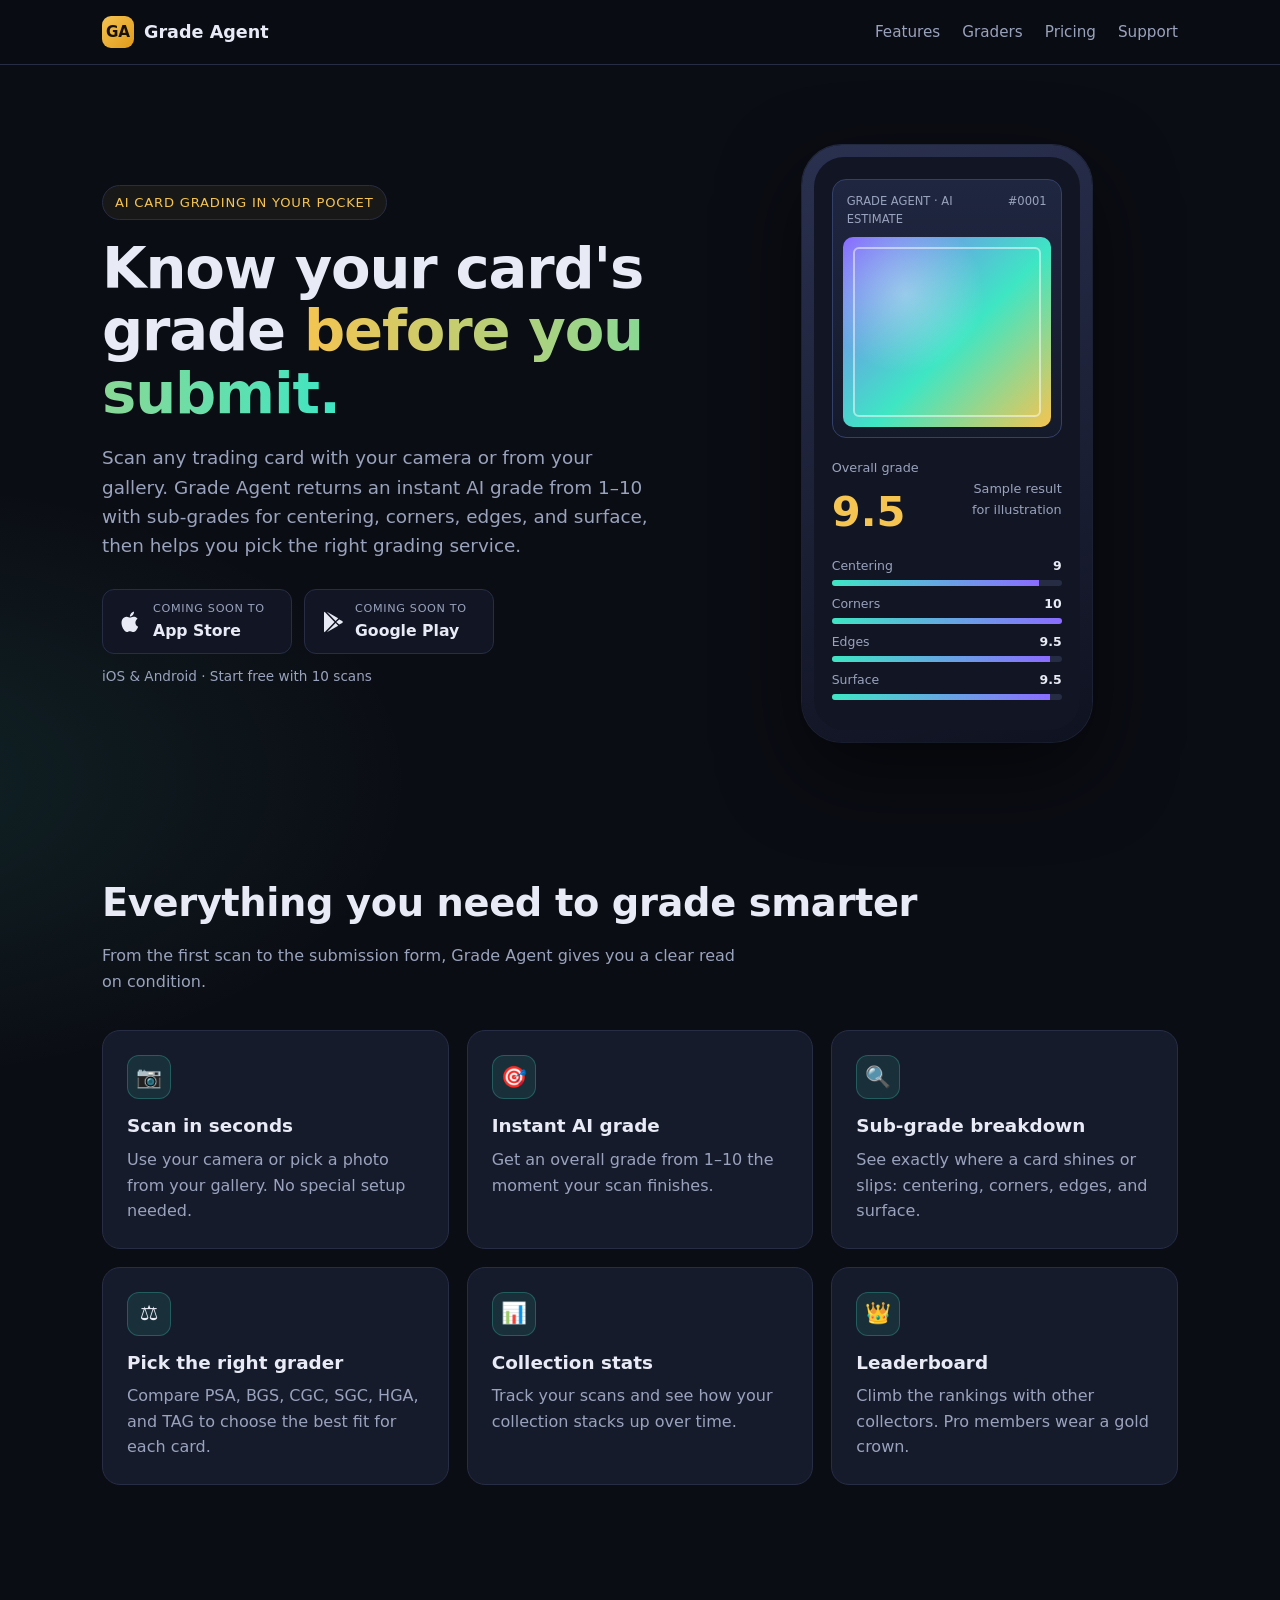
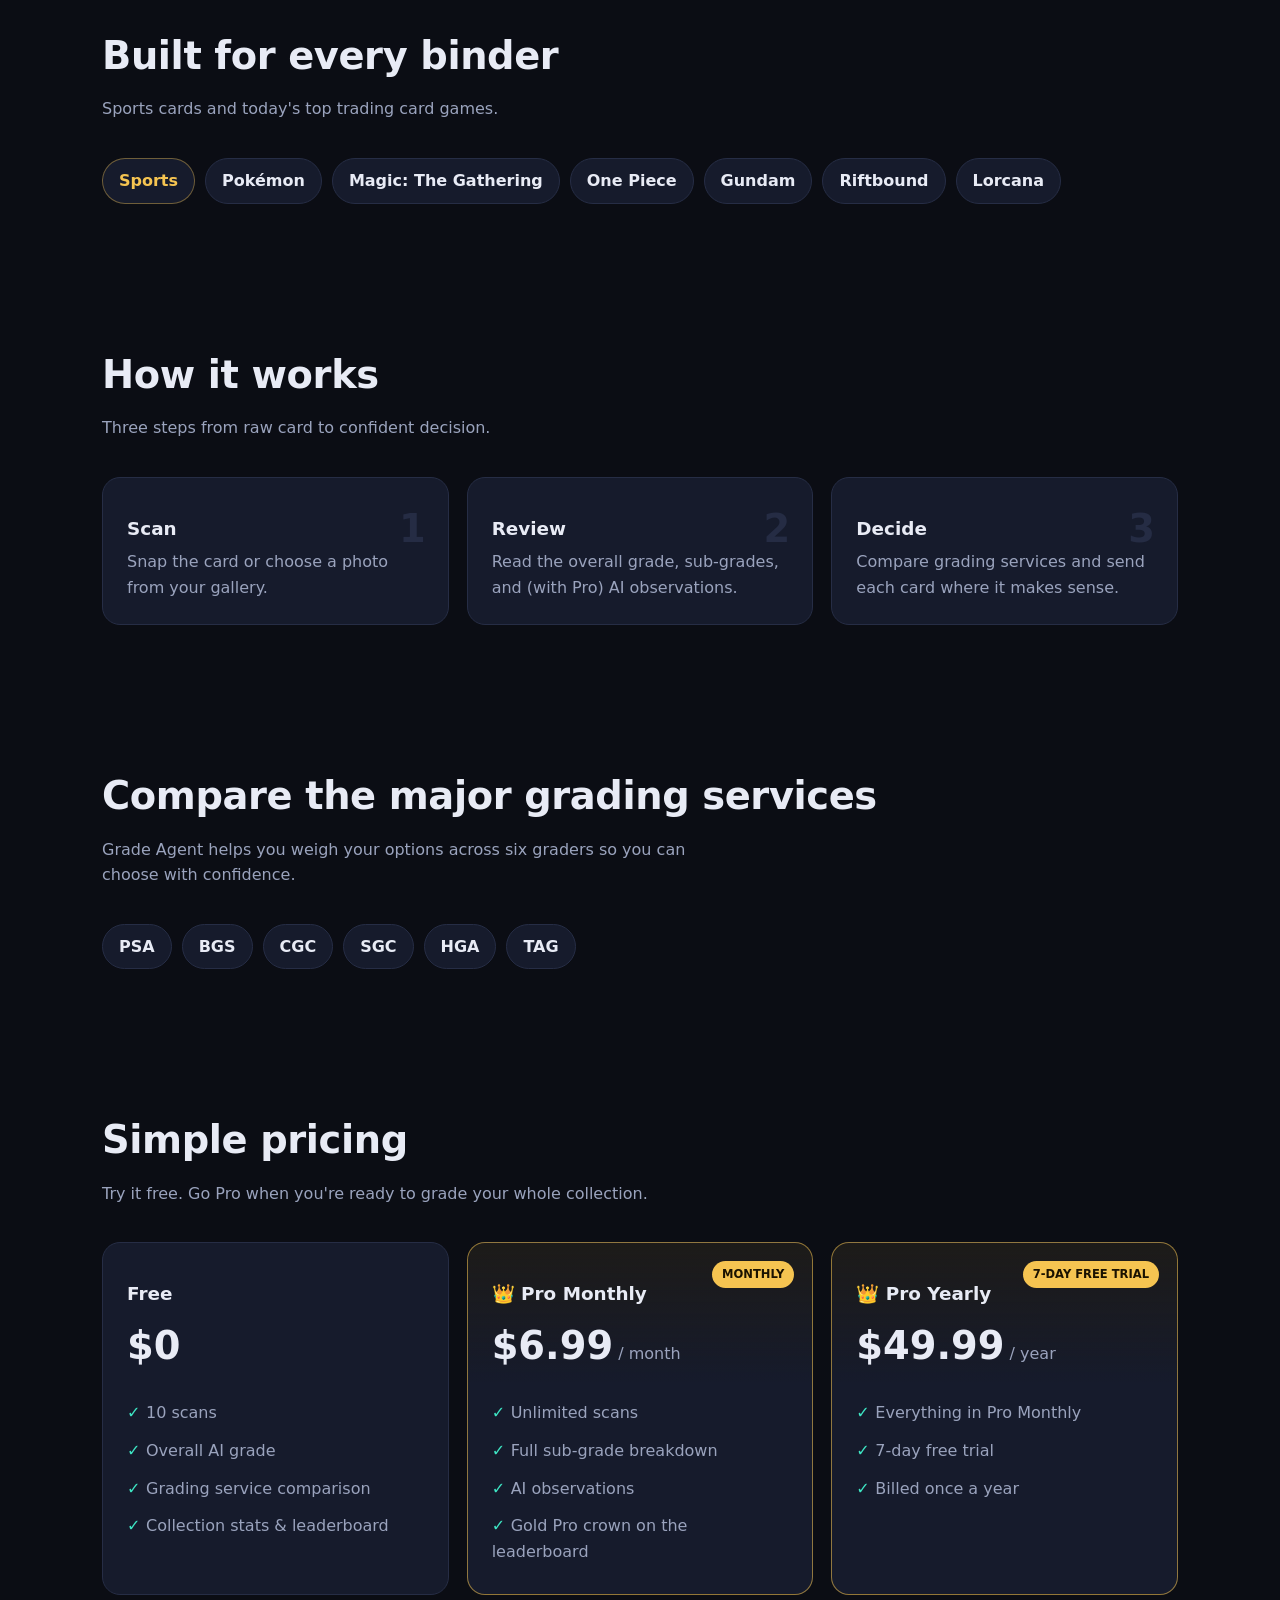
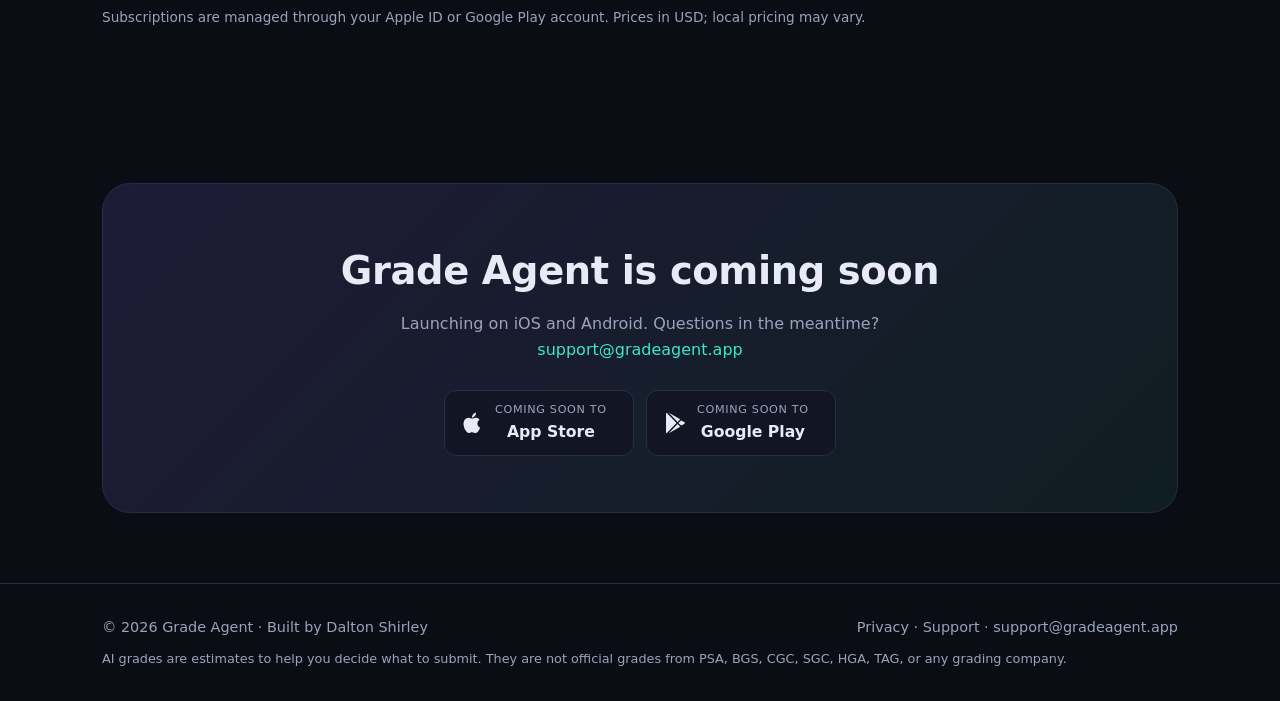
==== index.html @ ace8f170 "Grade Agent static site" ====
<!doctype html><html lang="en"><head><meta charset="utf-8"><meta name="viewport" content="width=device-width,initial-scale=1"><title>Grade Agent: AI Trading Card Grading</title><meta name="description" content="Scan any trading card and get an instant AI grade with centering, corners, edges, and surface sub-grades. Compare PSA, BGS, CGC, SGC, HGA, and TAG."><link rel="stylesheet" href="assets/styles.css"></head><body>
<header class="nav"><div class="wrap"><a class="brand" href="./"><span class="logo">GA</span>Grade Agent</a><ul><li><a href="#features">Features</a></li><li><a href="#graders">Graders</a></li><li><a href="#pricing">Pricing</a></li><li><a href="support/">Support</a></li></ul></div></header>
<main class="wrap">
<div class="hero"><div><span class="eyebrow">AI card grading in your pocket</span>
<h1>Know your card's grade <span class="grad">before you submit.</span></h1>
<p class="lead">Scan any trading card with your camera or from your gallery. Grade Agent returns an instant AI grade from 1–10 with sub-grades for centering, corners, edges, and surface, then helps you pick the right grading service.</p>
<div class="badges"><div class="badge"><svg viewBox="0 0 24 24"><path d="M16.4 12.6c0-2.6 2.1-3.8 2.2-3.9-1.2-1.8-3.1-2-3.7-2-1.6-.2-3.1.9-3.9.9-.8 0-2-.9-3.4-.9-1.7 0-3.3 1-4.2 2.6-1.8 3.1-.5 7.7 1.3 10.2.9 1.2 1.9 2.6 3.2 2.6 1.3-.1 1.8-.8 3.3-.8 1.6 0 2 .8 3.4.8 1.4 0 2.3-1.3 3.1-2.5 1-1.4 1.4-2.8 1.4-2.9-.1 0-2.7-1-2.7-4.1zM13.9 5c.7-.9 1.2-2 1.1-3.2-1 0-2.3.7-3 1.6-.7.8-1.2 2-1.1 3.1 1.1.1 2.3-.6 3-1.5z"/></svg><div><small>Coming soon to</small><b>App Store</b></div></div><div class="badge"><svg viewBox="0 0 24 24"><path d="M3.6 1.8 13.5 12l-9.9 10.2c-.4-.2-.6-.7-.6-1.2V3c0-.5.2-1 .6-1.2zm11 11.3 2.6 2.6-11.4 6.5 8.8-9.1zm3.6-3.7 3 1.7c.8.5.8 1.3 0 1.8l-3 1.7-2.9-2.6 2.9-2.6zM5.8 1.8l11.4 6.5-2.6 2.6-8.8-9.1z"/></svg><div><small>Coming soon to</small><b>Google Play</b></div></div></div><p class="note">iOS &amp; Android · Start free with 10 scans</p></div>
<div class="phone"><div class="screen"><div class="slab"><div class="lbl"><span>GRADE AGENT · AI ESTIMATE</span><span>#0001</span></div><div class="cardart"></div></div>
<div class="score"><div><span>Overall grade</span><div class="big">9.5</div></div><span style="text-align:right">Sample result<br>for illustration</span></div>
<div class="bar">Centering <b style="float:right;color:#e8ebf5">9</b><div><i style="width:90%"></i></div></div><div class="bar">Corners <b style="float:right;color:#e8ebf5">10</b><div><i style="width:100%"></i></div></div><div class="bar">Edges <b style="float:right;color:#e8ebf5">9.5</b><div><i style="width:95.0%"></i></div></div><div class="bar">Surface <b style="float:right;color:#e8ebf5">9.5</b><div><i style="width:95.0%"></i></div></div></div></div></div>

<section id="features"><h2>Everything you need to grade smarter</h2><p class="sub">From the first scan to the submission form, Grade Agent gives you a clear read on condition.</p>
<div class="grid g3">
<div class="tile"><div class="ico">📷</div><h3>Scan in seconds</h3><p>Use your camera or pick a photo from your gallery. No special setup needed.</p></div>
<div class="tile"><div class="ico">🎯</div><h3>Instant AI grade</h3><p>Get an overall grade from 1–10 the moment your scan finishes.</p></div>
<div class="tile"><div class="ico">🔍</div><h3>Sub-grade breakdown</h3><p>See exactly where a card shines or slips: centering, corners, edges, and surface.</p></div>
<div class="tile"><div class="ico">⚖️</div><h3>Pick the right grader</h3><p>Compare PSA, BGS, CGC, SGC, HGA, and TAG to choose the best fit for each card.</p></div>
<div class="tile"><div class="ico">📊</div><h3>Collection stats</h3><p>Track your scans and see how your collection stacks up over time.</p></div>
<div class="tile"><div class="ico"><span class="crown">👑</span></div><h3>Leaderboard</h3><p>Climb the rankings with other collectors. Pro members wear a gold crown.</p></div>
</div></section>

<section id="games"><h2>Built for every binder</h2><p class="sub">Sports cards and today's top trading card games.</p>
<div class="chips"><span class="chip g">Sports</span><span class="chip">Pokémon</span><span class="chip">Magic: The Gathering</span><span class="chip">One Piece</span><span class="chip">Gundam</span><span class="chip">Riftbound</span><span class="chip">Lorcana</span></div></section>

<section id="how"><h2>How it works</h2><p class="sub">Three steps from raw card to confident decision.</p>
<div class="grid g3 steps"><div class="tile step"><h3>Scan</h3><p>Snap the card or choose a photo from your gallery.</p></div><div class="tile step"><h3>Review</h3><p>Read the overall grade, sub-grades, and (with Pro) AI observations.</p></div><div class="tile step"><h3>Decide</h3><p>Compare grading services and send each card where it makes sense.</p></div></div></section>

<section id="graders"><h2>Compare the major grading services</h2><p class="sub">Grade Agent helps you weigh your options across six graders so you can choose with confidence.</p>
<div class="chips"><span class="chip">PSA</span><span class="chip">BGS</span><span class="chip">CGC</span><span class="chip">SGC</span><span class="chip">HGA</span><span class="chip">TAG</span></div></section>

<section id="pricing"><h2>Simple pricing</h2><p class="sub">Try it free. Go Pro when you're ready to grade your whole collection.</p>
<div class="grid g3">
<div class="tile price"><h3>Free</h3><div class="amt">$0</div><ul><li>10 scans</li><li>Overall AI grade</li><li>Grading service comparison</li><li>Collection stats &amp; leaderboard</li></ul></div>
<div class="tile price pro"><span class="tag">MONTHLY</span><h3><span class="crown">👑</span> Pro Monthly</h3><div class="amt">$6.99<small> / month</small></div><ul><li>Unlimited scans</li><li>Full sub-grade breakdown</li><li>AI observations</li><li>Gold Pro crown on the leaderboard</li></ul></div>
<div class="tile price pro"><span class="tag">7-DAY FREE TRIAL</span><h3><span class="crown">👑</span> Pro Yearly</h3><div class="amt">$49.99<small> / year</small></div><ul><li>Everything in Pro Monthly</li><li>7-day free trial</li><li>Billed once a year</li></ul></div>
</div><p class="note">Subscriptions are managed through your Apple ID or Google Play account. Prices in USD; local pricing may vary.</p></section>

<section><div class="cta"><h2>Grade Agent is coming soon</h2><p class="sub" style="margin:0 auto 6px">Launching on iOS and Android. Questions in the meantime? <a href="mailto:support@gradeagent.app">support@gradeagent.app</a></p><div class="badges"><div class="badge"><svg viewBox="0 0 24 24"><path d="M16.4 12.6c0-2.6 2.1-3.8 2.2-3.9-1.2-1.8-3.1-2-3.7-2-1.6-.2-3.1.9-3.9.9-.8 0-2-.9-3.4-.9-1.7 0-3.3 1-4.2 2.6-1.8 3.1-.5 7.7 1.3 10.2.9 1.2 1.9 2.6 3.2 2.6 1.3-.1 1.8-.8 3.3-.8 1.6 0 2 .8 3.4.8 1.4 0 2.3-1.3 3.1-2.5 1-1.4 1.4-2.8 1.4-2.9-.1 0-2.7-1-2.7-4.1zM13.9 5c.7-.9 1.2-2 1.1-3.2-1 0-2.3.7-3 1.6-.7.8-1.2 2-1.1 3.1 1.1.1 2.3-.6 3-1.5z"/></svg><div><small>Coming soon to</small><b>App Store</b></div></div><div class="badge"><svg viewBox="0 0 24 24"><path d="M3.6 1.8 13.5 12l-9.9 10.2c-.4-.2-.6-.7-.6-1.2V3c0-.5.2-1 .6-1.2zm11 11.3 2.6 2.6-11.4 6.5 8.8-9.1zm3.6-3.7 3 1.7c.8.5.8 1.3 0 1.8l-3 1.7-2.9-2.6 2.9-2.6zM5.8 1.8l11.4 6.5-2.6 2.6-8.8-9.1z"/></svg><div><small>Coming soon to</small><b>Google Play</b></div></div></div></div></section>
</main>
<footer><div class="wrap"><div>© 2026 Grade Agent · Built by Dalton Shirley</div><div><a href="privacy/">Privacy</a> · <a href="support/">Support</a> · <a href="mailto:support@gradeagent.app">support@gradeagent.app</a></div></div><div class="wrap" style="margin-top:10px;font-size:.8rem">AI grades are estimates to help you decide what to submit. They are not official grades from PSA, BGS, CGC, SGC, HGA, TAG, or any grading company.</div></footer></body></html>
---- assets/styles.css ----
:root{--bg:#0b0d14;--bg2:#121624;--card:#161b2c;--line:#262d45;--text:#e8ebf5;--muted:#9aa3bd;--gold:#f5c451;--gold2:#e09a1b;--teal:#3ee6c4;--violet:#8b6cff;--r:18px}
*{box-sizing:border-box}html{scroll-behavior:smooth}
body{margin:0;font-family:Inter,system-ui,-apple-system,"Segoe UI",Roboto,sans-serif;background:radial-gradient(1200px 600px at 80% -10%,rgba(139,108,255,.18),transparent 60%),radial-gradient(900px 500px at -10% 20%,rgba(62,230,196,.10),transparent 60%),var(--bg);color:var(--text);line-height:1.6}
a{color:var(--teal);text-decoration:none}a:hover{text-decoration:underline}
.wrap{max-width:1120px;margin:0 auto;padding:0 22px}
header.nav{position:sticky;top:0;z-index:10;backdrop-filter:blur(12px);background:rgba(11,13,20,.75);border-bottom:1px solid var(--line)}
.nav .wrap{display:flex;align-items:center;justify-content:space-between;height:64px}
.brand{display:flex;align-items:center;gap:10px;font-weight:800;color:var(--text);font-size:1.1rem}
.logo{width:32px;height:32px;border-radius:9px;background:linear-gradient(135deg,var(--gold),var(--gold2));display:grid;place-items:center;color:#1a1200;font-weight:900;font-size:.95rem}
.nav ul{display:flex;gap:22px;list-style:none;margin:0;padding:0}.nav ul a{color:var(--muted);font-size:.95rem}.nav ul a:hover{color:var(--text);text-decoration:none}
.hero{padding:80px 0 60px;display:grid;grid-template-columns:1.1fr .9fr;gap:48px;align-items:center}
.eyebrow{display:inline-block;padding:6px 12px;border:1px solid var(--line);border-radius:99px;color:var(--gold);font-size:.82rem;letter-spacing:.06em;text-transform:uppercase;background:rgba(245,196,81,.06)}
h1{font-size:clamp(2.3rem,5vw,3.6rem);line-height:1.08;margin:18px 0;letter-spacing:-.02em}
.grad{background:linear-gradient(90deg,var(--gold),var(--teal));-webkit-background-clip:text;background-clip:text;color:transparent}
.lead{color:var(--muted);font-size:1.15rem;max-width:560px}
.badges{display:flex;flex-wrap:wrap;gap:12px;margin-top:28px}
.badge{display:flex;align-items:center;gap:10px;padding:10px 16px;border-radius:12px;border:1px solid var(--line);background:var(--bg2);min-width:190px}
.badge svg{width:24px;height:24px;fill:var(--text)}.badge small{display:block;color:var(--muted);font-size:.7rem;text-transform:uppercase;letter-spacing:.06em}.badge b{font-size:.98rem}
.note{color:var(--muted);font-size:.85rem;margin-top:12px}
/* phone mock */
.phone{width:290px;margin:0 auto;border-radius:40px;padding:12px;background:linear-gradient(160deg,#2a3150,#0f1220);box-shadow:0 30px 80px rgba(0,0,0,.55),0 0 0 1px var(--line)}
.screen{border-radius:30px;background:var(--bg2);padding:22px 18px;min-height:540px}
.slab{border-radius:14px;padding:10px;background:linear-gradient(180deg,#1f2640,#151a2b);border:1px solid #33406a}
.slab .lbl{display:flex;justify-content:space-between;font-size:.72rem;color:var(--muted);padding:2px 4px 8px}
.cardart{height:190px;border-radius:10px;background:radial-gradient(circle at 30% 30%,rgba(255,255,255,.35),transparent 40%),linear-gradient(135deg,#8b6cff,#3ee6c4 55%,#f5c451);position:relative;overflow:hidden}
.cardart:after{content:"";position:absolute;inset:10px;border:2px solid rgba(255,255,255,.5);border-radius:6px}
.score{display:flex;align-items:center;justify-content:space-between;margin:16px 0 10px}
.score .big{font-size:2.6rem;font-weight:900;color:var(--gold)}.score span{color:var(--muted);font-size:.8rem}
.bar{margin:8px 0;font-size:.78rem;color:var(--muted)}.bar div{height:6px;border-radius:9px;background:#252c44;margin-top:4px;overflow:hidden}.bar i{display:block;height:100%;background:linear-gradient(90deg,var(--teal),var(--violet))}
section{padding:70px 0}
h2{font-size:clamp(1.8rem,3.4vw,2.4rem);margin:0 0 10px;letter-spacing:-.01em}
.sub{color:var(--muted);max-width:640px;margin:0 0 36px}
.grid{display:grid;gap:18px}.g3{grid-template-columns:repeat(3,1fr)}.g4{grid-template-columns:repeat(4,1fr)}.g2{grid-template-columns:repeat(2,1fr)}
.tile{background:var(--card);border:1px solid var(--line);border-radius:var(--r);padding:24px}
.tile h3{margin:12px 0 6px;font-size:1.15rem}.tile p{margin:0;color:var(--muted)}
.ico{width:44px;height:44px;border-radius:12px;display:grid;place-items:center;font-size:1.3rem;background:rgba(62,230,196,.1);border:1px solid rgba(62,230,196,.25)}
.chips{display:flex;flex-wrap:wrap;gap:10px}.chip{padding:9px 16px;border-radius:99px;background:var(--card);border:1px solid var(--line);font-weight:600}
.chip.g{border-color:rgba(245,196,81,.4);color:var(--gold)}
.steps{counter-reset:s}.step{position:relative}.step:before{counter-increment:s;content:counter(s);position:absolute;top:20px;right:22px;font-size:2.4rem;font-weight:900;color:#252c44}
.price{position:relative}.price .amt{font-size:2.4rem;font-weight:900}.price .amt small{font-size:1rem;color:var(--muted);font-weight:500}
.price ul{list-style:none;padding:0;margin:18px 0 0}.price li{padding:6px 0;color:var(--muted)}.price li:before{content:"✓  ";color:var(--teal);font-weight:700}
.price.pro{border-color:rgba(245,196,81,.55);background:linear-gradient(180deg,rgba(245,196,81,.08),var(--card) 40%)}
.tag{position:absolute;top:18px;right:18px;font-size:.72rem;padding:4px 10px;border-radius:99px;background:var(--gold);color:#1a1200;font-weight:800}
.crown{color:var(--gold)}
.cta{text-align:center;border:1px solid var(--line);border-radius:28px;padding:56px 24px;background:linear-gradient(135deg,rgba(139,108,255,.15),rgba(62,230,196,.08))}
.cta .badges{justify-content:center}
footer{border-top:1px solid var(--line);padding:32px 0;color:var(--muted);font-size:.9rem}
footer .wrap{display:flex;flex-wrap:wrap;gap:16px;justify-content:space-between}footer a{color:var(--muted)}
.doc{max-width:780px;padding:60px 22px 80px;margin:0 auto}.doc h1{font-size:2.4rem}.doc h2{font-size:1.35rem;margin-top:36px}.doc p,.doc li{color:#c6cbe0}
.todo{background:rgba(255,120,80,.12);border:1px dashed #ff7a50;color:#ffb199;padding:2px 8px;border-radius:6px;font-weight:700}
.box{background:var(--card);border:1px solid var(--line);border-radius:var(--r);padding:20px 24px;margin:20px 0}
@media(max-width:900px){.hero{grid-template-columns:1fr;padding-top:48px}.g4{grid-template-columns:repeat(2,1fr)}.g3{grid-template-columns:1fr}}
@media(max-width:600px){.nav ul li:not(:last-child){display:none}.g4,.g2{grid-template-columns:1fr}section{padding:50px 0}.badge{flex:1}}
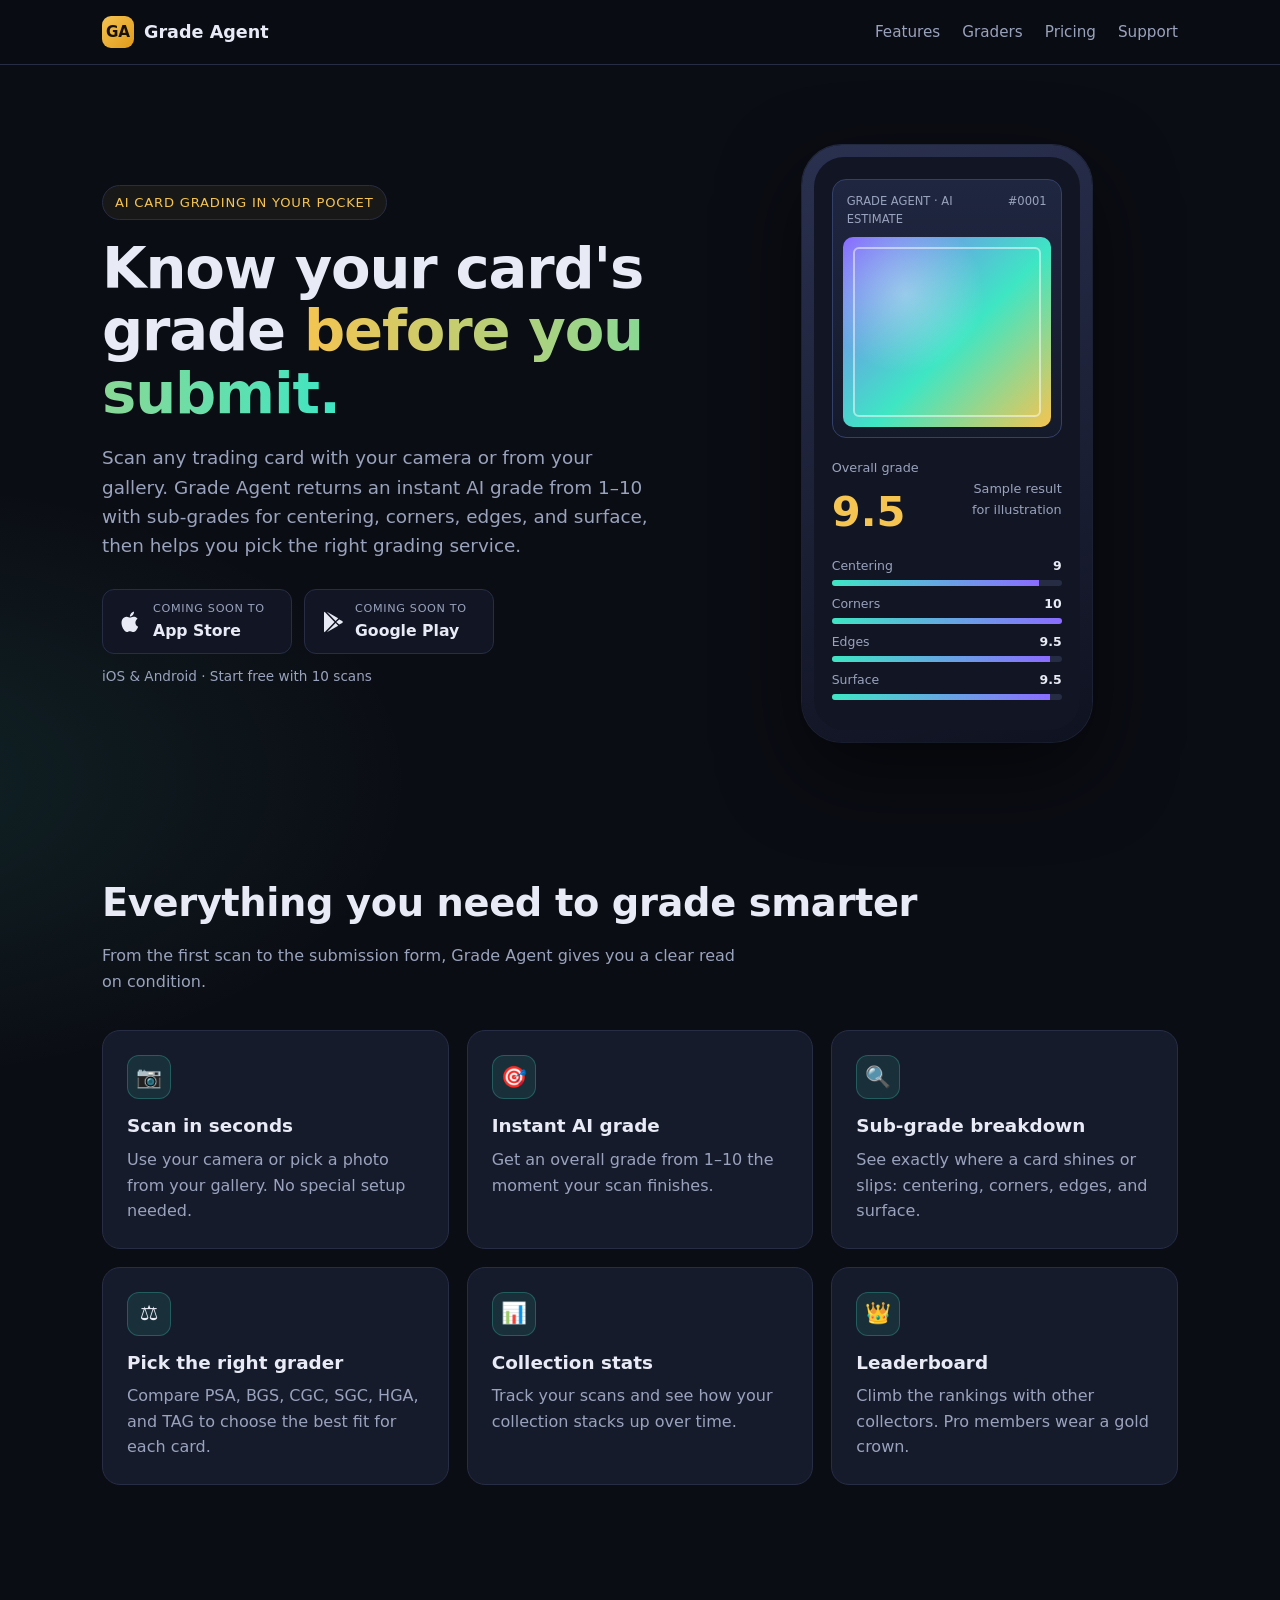
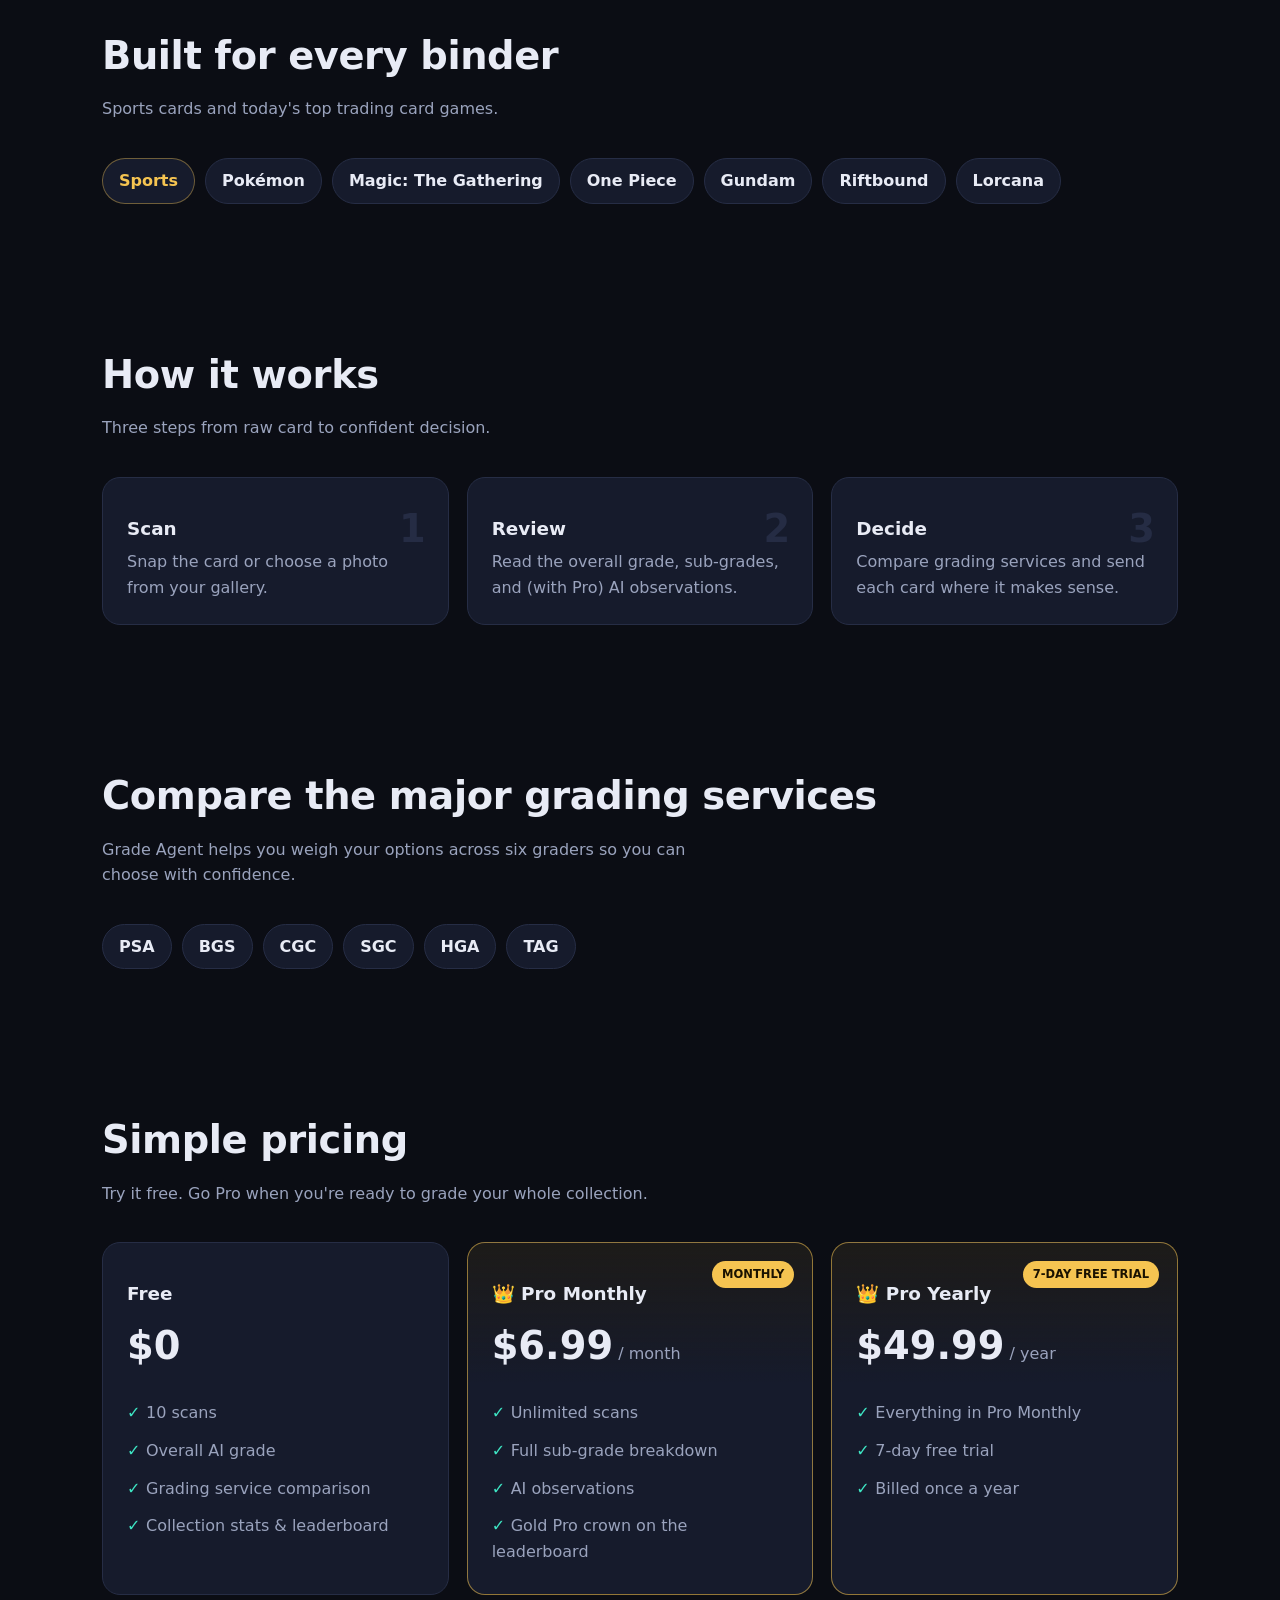
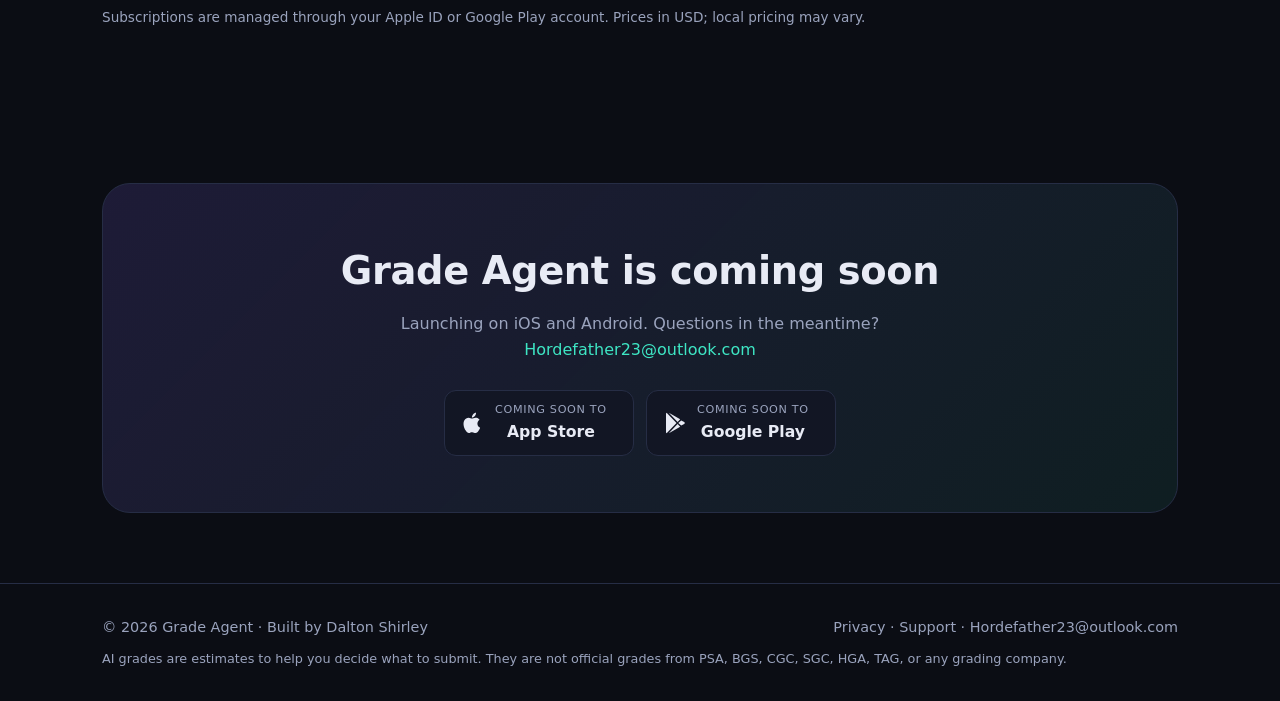
==== commit ace19aab: "Use Outlook support email" ====
--- a/index.html
+++ b/index.html
@@ -35,6 +35,6 @@
 <div class="tile price pro"><span class="tag">7-DAY FREE TRIAL</span><h3><span class="crown">👑</span> Pro Yearly</h3><div class="amt">$49.99<small> / year</small></div><ul><li>Everything in Pro Monthly</li><li>7-day free trial</li><li>Billed once a year</li></ul></div>
 </div><p class="note">Subscriptions are managed through your Apple ID or Google Play account. Prices in USD; local pricing may vary.</p></section>
 
-<section><div class="cta"><h2>Grade Agent is coming soon</h2><p class="sub" style="margin:0 auto 6px">Launching on iOS and Android. Questions in the meantime? <a href="mailto:support@gradeagent.app">support@gradeagent.app</a></p><div class="badges"><div class="badge"><svg viewBox="0 0 24 24"><path d="M16.4 12.6c0-2.6 2.1-3.8 2.2-3.9-1.2-1.8-3.1-2-3.7-2-1.6-.2-3.1.9-3.9.9-.8 0-2-.9-3.4-.9-1.7 0-3.3 1-4.2 2.6-1.8 3.1-.5 7.7 1.3 10.2.9 1.2 1.9 2.6 3.2 2.6 1.3-.1 1.8-.8 3.3-.8 1.6 0 2 .8 3.4.8 1.4 0 2.3-1.3 3.1-2.5 1-1.4 1.4-2.8 1.4-2.9-.1 0-2.7-1-2.7-4.1zM13.9 5c.7-.9 1.2-2 1.1-3.2-1 0-2.3.7-3 1.6-.7.8-1.2 2-1.1 3.1 1.1.1 2.3-.6 3-1.5z"/></svg><div><small>Coming soon to</small><b>App Store</b></div></div><div class="badge"><svg viewBox="0 0 24 24"><path d="M3.6 1.8 13.5 12l-9.9 10.2c-.4-.2-.6-.7-.6-1.2V3c0-.5.2-1 .6-1.2zm11 11.3 2.6 2.6-11.4 6.5 8.8-9.1zm3.6-3.7 3 1.7c.8.5.8 1.3 0 1.8l-3 1.7-2.9-2.6 2.9-2.6zM5.8 1.8l11.4 6.5-2.6 2.6-8.8-9.1z"/></svg><div><small>Coming soon to</small><b>Google Play</b></div></div></div></div></section>
+<section><div class="cta"><h2>Grade Agent is coming soon</h2><p class="sub" style="margin:0 auto 6px">Launching on iOS and Android. Questions in the meantime? <a href="mailto:Hordefather23@outlook.com">Hordefather23@outlook.com</a></p><div class="badges"><div class="badge"><svg viewBox="0 0 24 24"><path d="M16.4 12.6c0-2.6 2.1-3.8 2.2-3.9-1.2-1.8-3.1-2-3.7-2-1.6-.2-3.1.9-3.9.9-.8 0-2-.9-3.4-.9-1.7 0-3.3 1-4.2 2.6-1.8 3.1-.5 7.7 1.3 10.2.9 1.2 1.9 2.6 3.2 2.6 1.3-.1 1.8-.8 3.3-.8 1.6 0 2 .8 3.4.8 1.4 0 2.3-1.3 3.1-2.5 1-1.4 1.4-2.8 1.4-2.9-.1 0-2.7-1-2.7-4.1zM13.9 5c.7-.9 1.2-2 1.1-3.2-1 0-2.3.7-3 1.6-.7.8-1.2 2-1.1 3.1 1.1.1 2.3-.6 3-1.5z"/></svg><div><small>Coming soon to</small><b>App Store</b></div></div><div class="badge"><svg viewBox="0 0 24 24"><path d="M3.6 1.8 13.5 12l-9.9 10.2c-.4-.2-.6-.7-.6-1.2V3c0-.5.2-1 .6-1.2zm11 11.3 2.6 2.6-11.4 6.5 8.8-9.1zm3.6-3.7 3 1.7c.8.5.8 1.3 0 1.8l-3 1.7-2.9-2.6 2.9-2.6zM5.8 1.8l11.4 6.5-2.6 2.6-8.8-9.1z"/></svg><div><small>Coming soon to</small><b>Google Play</b></div></div></div></div></section>
 </main>
-<footer><div class="wrap"><div>© 2026 Grade Agent · Built by Dalton Shirley</div><div><a href="privacy/">Privacy</a> · <a href="support/">Support</a> · <a href="mailto:support@gradeagent.app">support@gradeagent.app</a></div></div><div class="wrap" style="margin-top:10px;font-size:.8rem">AI grades are estimates to help you decide what to submit. They are not official grades from PSA, BGS, CGC, SGC, HGA, TAG, or any grading company.</div></footer></body></html>+<footer><div class="wrap"><div>© 2026 Grade Agent · Built by Dalton Shirley</div><div><a href="privacy/">Privacy</a> · <a href="support/">Support</a> · <a href="mailto:Hordefather23@outlook.com">Hordefather23@outlook.com</a></div></div><div class="wrap" style="margin-top:10px;font-size:.8rem">AI grades are estimates to help you decide what to submit. They are not official grades from PSA, BGS, CGC, SGC, HGA, TAG, or any grading company.</div></footer></body></html>
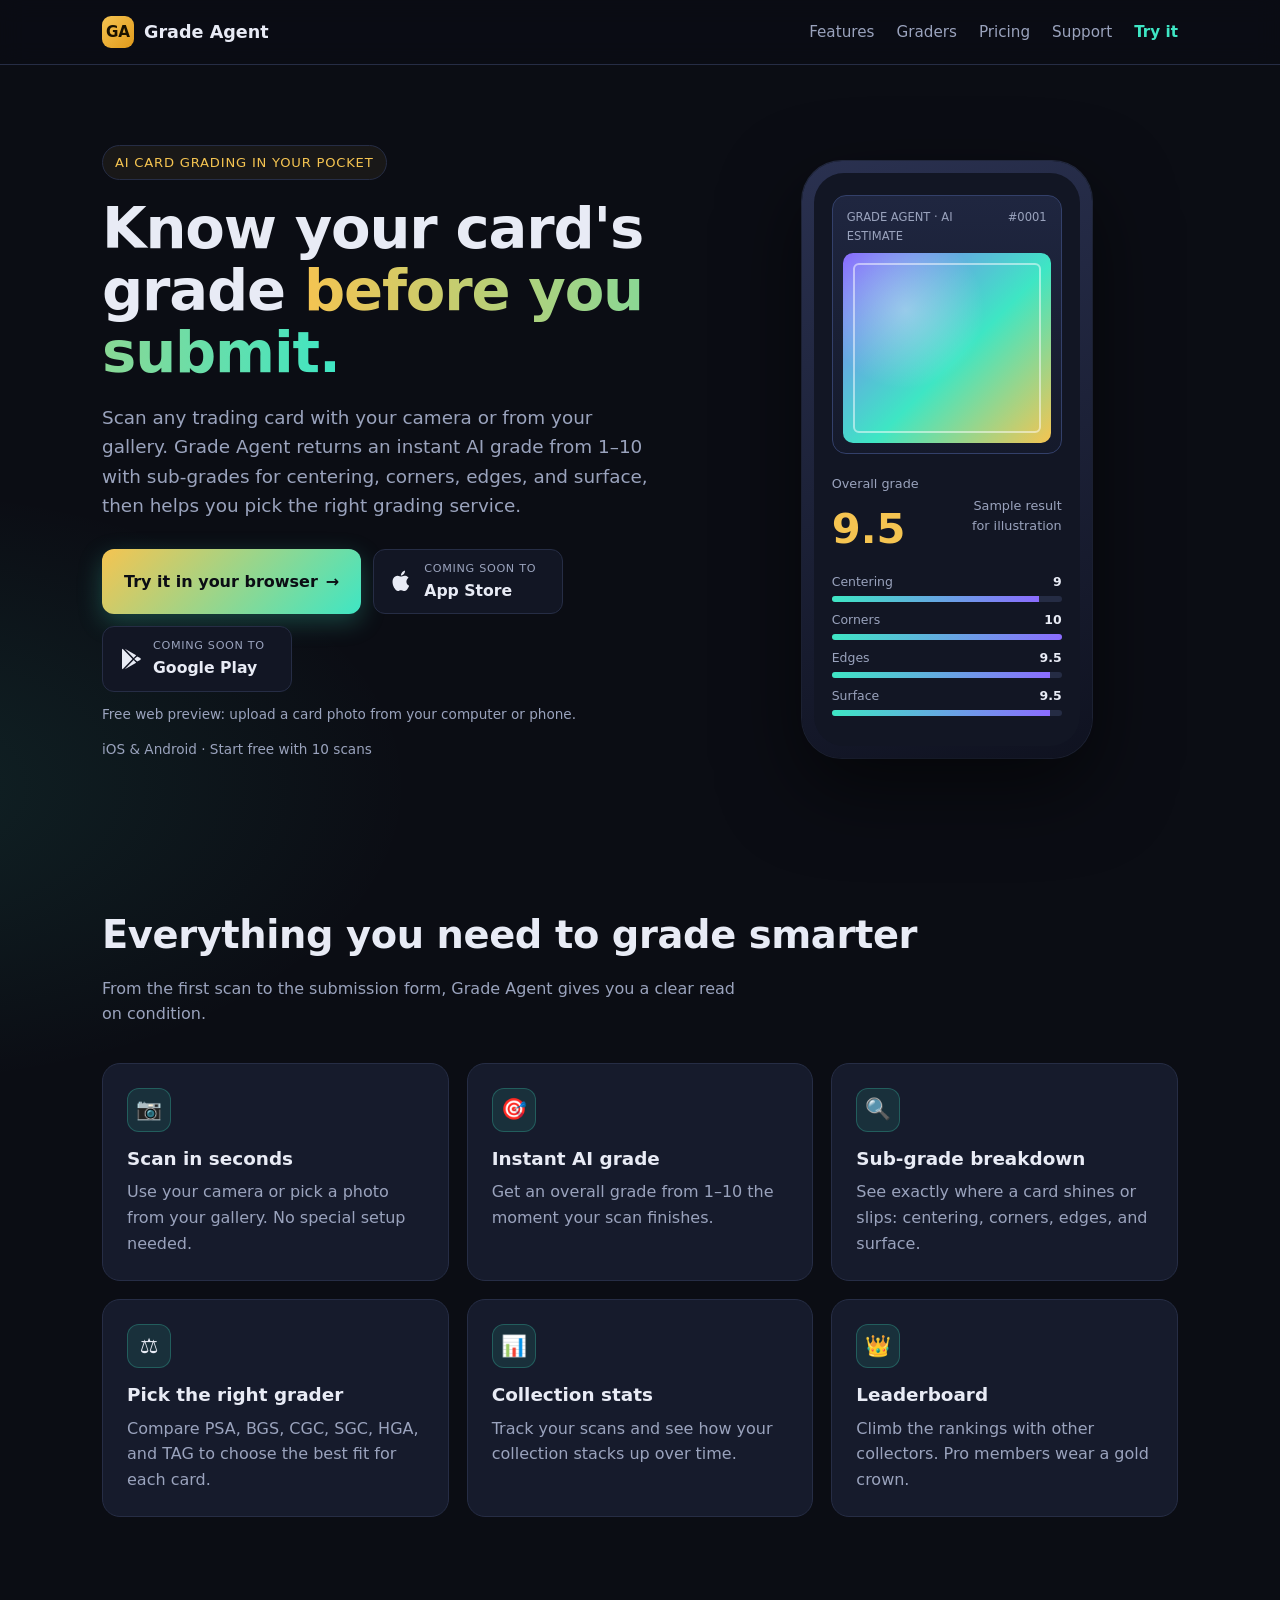
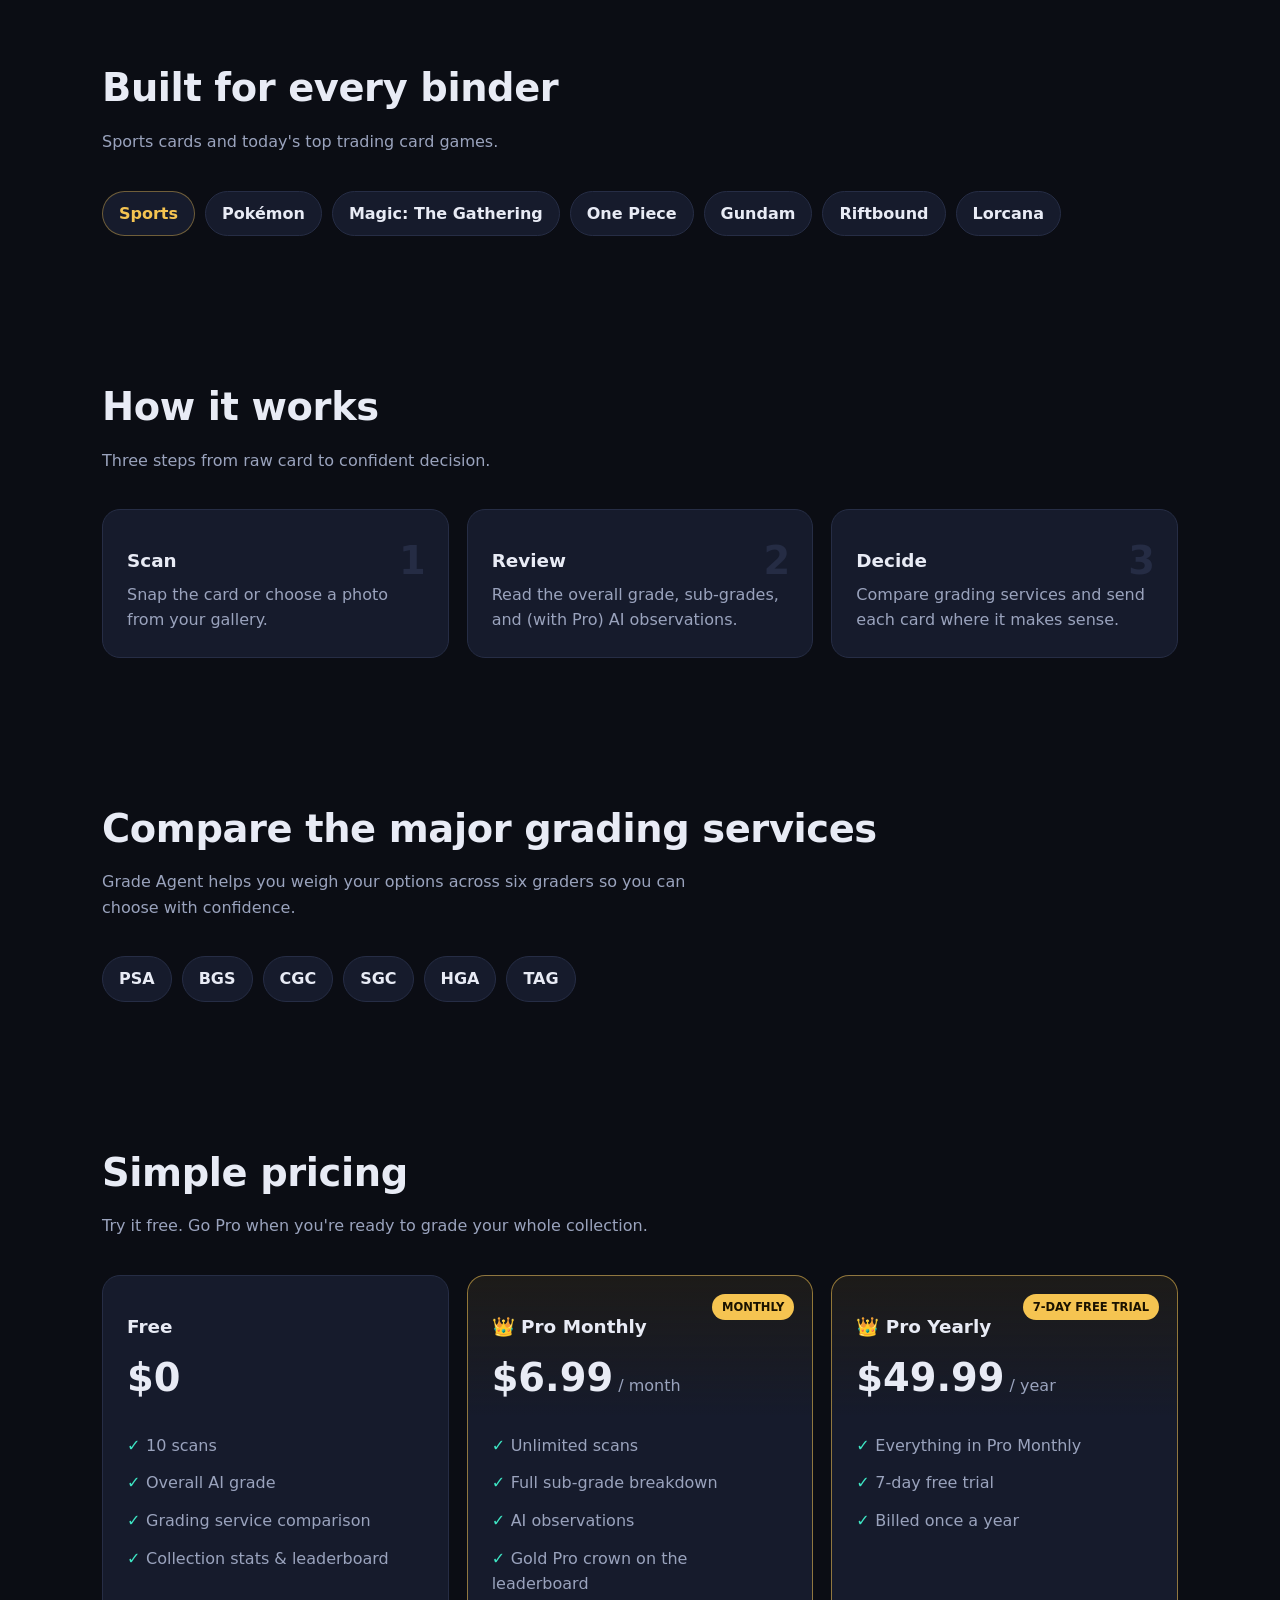
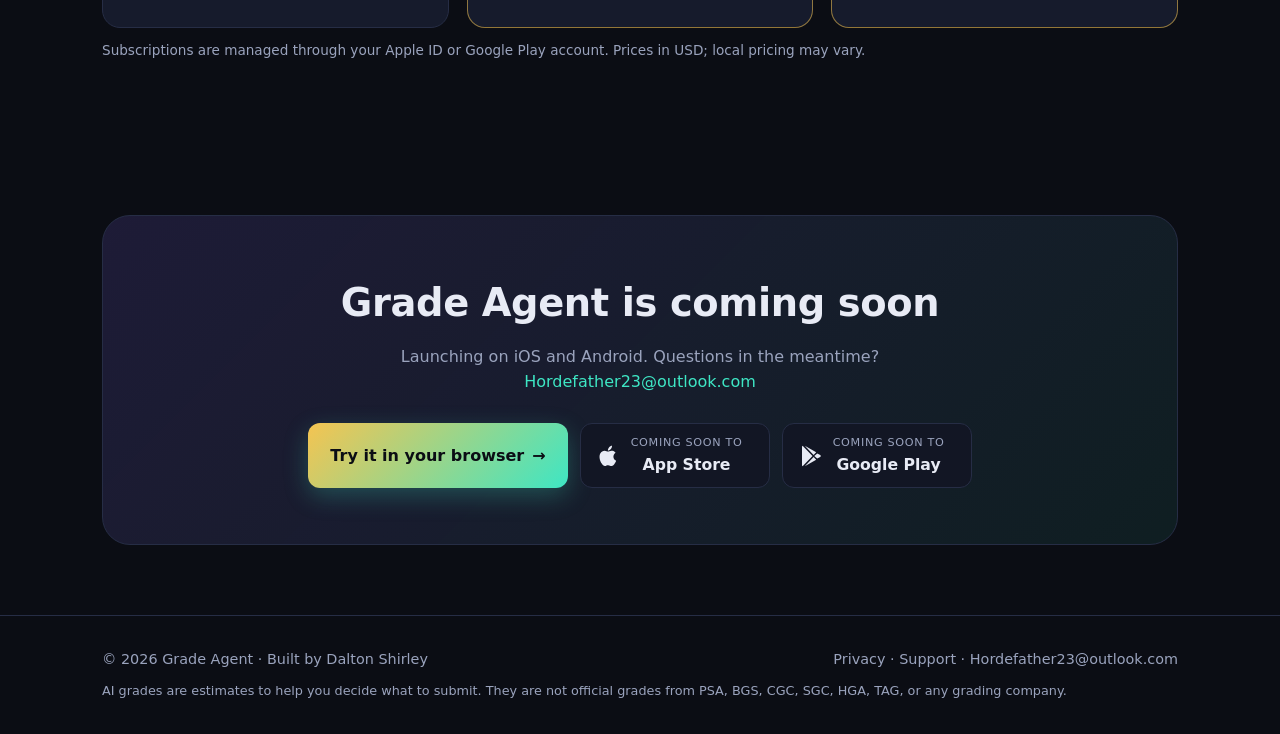
==== commit 19965426: "Add 'Try it in your browser' web preview links" ====
--- a/index.html
+++ b/index.html
@@ -1,10 +1,10 @@
 <!doctype html><html lang="en"><head><meta charset="utf-8"><meta name="viewport" content="width=device-width,initial-scale=1"><title>Grade Agent: AI Trading Card Grading</title><meta name="description" content="Scan any trading card and get an instant AI grade with centering, corners, edges, and surface sub-grades. Compare PSA, BGS, CGC, SGC, HGA, and TAG."><link rel="stylesheet" href="assets/styles.css"></head><body>
-<header class="nav"><div class="wrap"><a class="brand" href="./"><span class="logo">GA</span>Grade Agent</a><ul><li><a href="#features">Features</a></li><li><a href="#graders">Graders</a></li><li><a href="#pricing">Pricing</a></li><li><a href="support/">Support</a></li></ul></div></header>
+<header class="nav"><div class="wrap"><a class="brand" href="./"><span class="logo">GA</span>Grade Agent</a><ul><li><a href="#features">Features</a></li><li><a href="#graders">Graders</a></li><li><a href="#pricing">Pricing</a></li><li><a href="support/">Support</a></li><li class="nav-try"><a href="https://grader-picker.preview.emergentagent.com/" target="_blank" rel="noopener">Try it</a></li></ul></div></header>
 <main class="wrap">
 <div class="hero"><div><span class="eyebrow">AI card grading in your pocket</span>
 <h1>Know your card's grade <span class="grad">before you submit.</span></h1>
 <p class="lead">Scan any trading card with your camera or from your gallery. Grade Agent returns an instant AI grade from 1–10 with sub-grades for centering, corners, edges, and surface, then helps you pick the right grading service.</p>
-<div class="badges"><div class="badge"><svg viewBox="0 0 24 24"><path d="M16.4 12.6c0-2.6 2.1-3.8 2.2-3.9-1.2-1.8-3.1-2-3.7-2-1.6-.2-3.1.9-3.9.9-.8 0-2-.9-3.4-.9-1.7 0-3.3 1-4.2 2.6-1.8 3.1-.5 7.7 1.3 10.2.9 1.2 1.9 2.6 3.2 2.6 1.3-.1 1.8-.8 3.3-.8 1.6 0 2 .8 3.4.8 1.4 0 2.3-1.3 3.1-2.5 1-1.4 1.4-2.8 1.4-2.9-.1 0-2.7-1-2.7-4.1zM13.9 5c.7-.9 1.2-2 1.1-3.2-1 0-2.3.7-3 1.6-.7.8-1.2 2-1.1 3.1 1.1.1 2.3-.6 3-1.5z"/></svg><div><small>Coming soon to</small><b>App Store</b></div></div><div class="badge"><svg viewBox="0 0 24 24"><path d="M3.6 1.8 13.5 12l-9.9 10.2c-.4-.2-.6-.7-.6-1.2V3c0-.5.2-1 .6-1.2zm11 11.3 2.6 2.6-11.4 6.5 8.8-9.1zm3.6-3.7 3 1.7c.8.5.8 1.3 0 1.8l-3 1.7-2.9-2.6 2.9-2.6zM5.8 1.8l11.4 6.5-2.6 2.6-8.8-9.1z"/></svg><div><small>Coming soon to</small><b>Google Play</b></div></div></div><p class="note">iOS &amp; Android · Start free with 10 scans</p></div>
+<div class="badges"><a class="btn-try" href="https://grader-picker.preview.emergentagent.com/" target="_blank" rel="noopener">Try it in your browser <span aria-hidden="true">→</span></a><div class="badge"><svg viewBox="0 0 24 24"><path d="M16.4 12.6c0-2.6 2.1-3.8 2.2-3.9-1.2-1.8-3.1-2-3.7-2-1.6-.2-3.1.9-3.9.9-.8 0-2-.9-3.4-.9-1.7 0-3.3 1-4.2 2.6-1.8 3.1-.5 7.7 1.3 10.2.9 1.2 1.9 2.6 3.2 2.6 1.3-.1 1.8-.8 3.3-.8 1.6 0 2 .8 3.4.8 1.4 0 2.3-1.3 3.1-2.5 1-1.4 1.4-2.8 1.4-2.9-.1 0-2.7-1-2.7-4.1zM13.9 5c.7-.9 1.2-2 1.1-3.2-1 0-2.3.7-3 1.6-.7.8-1.2 2-1.1 3.1 1.1.1 2.3-.6 3-1.5z"/></svg><div><small>Coming soon to</small><b>App Store</b></div></div><div class="badge"><svg viewBox="0 0 24 24"><path d="M3.6 1.8 13.5 12l-9.9 10.2c-.4-.2-.6-.7-.6-1.2V3c0-.5.2-1 .6-1.2zm11 11.3 2.6 2.6-11.4 6.5 8.8-9.1zm3.6-3.7 3 1.7c.8.5.8 1.3 0 1.8l-3 1.7-2.9-2.6 2.9-2.6zM5.8 1.8l11.4 6.5-2.6 2.6-8.8-9.1z"/></svg><div><small>Coming soon to</small><b>Google Play</b></div></div></div><p class="note try-note">Free web preview: upload a card photo from your computer or phone.</p><p class="note">iOS &amp; Android · Start free with 10 scans</p></div>
 <div class="phone"><div class="screen"><div class="slab"><div class="lbl"><span>GRADE AGENT · AI ESTIMATE</span><span>#0001</span></div><div class="cardart"></div></div>
 <div class="score"><div><span>Overall grade</span><div class="big">9.5</div></div><span style="text-align:right">Sample result<br>for illustration</span></div>
 <div class="bar">Centering <b style="float:right;color:#e8ebf5">9</b><div><i style="width:90%"></i></div></div><div class="bar">Corners <b style="float:right;color:#e8ebf5">10</b><div><i style="width:100%"></i></div></div><div class="bar">Edges <b style="float:right;color:#e8ebf5">9.5</b><div><i style="width:95.0%"></i></div></div><div class="bar">Surface <b style="float:right;color:#e8ebf5">9.5</b><div><i style="width:95.0%"></i></div></div></div></div></div>
@@ -35,6 +35,6 @@
 <div class="tile price pro"><span class="tag">7-DAY FREE TRIAL</span><h3><span class="crown">👑</span> Pro Yearly</h3><div class="amt">$49.99<small> / year</small></div><ul><li>Everything in Pro Monthly</li><li>7-day free trial</li><li>Billed once a year</li></ul></div>
 </div><p class="note">Subscriptions are managed through your Apple ID or Google Play account. Prices in USD; local pricing may vary.</p></section>
 
-<section><div class="cta"><h2>Grade Agent is coming soon</h2><p class="sub" style="margin:0 auto 6px">Launching on iOS and Android. Questions in the meantime? <a href="mailto:Hordefather23@outlook.com">Hordefather23@outlook.com</a></p><div class="badges"><div class="badge"><svg viewBox="0 0 24 24"><path d="M16.4 12.6c0-2.6 2.1-3.8 2.2-3.9-1.2-1.8-3.1-2-3.7-2-1.6-.2-3.1.9-3.9.9-.8 0-2-.9-3.4-.9-1.7 0-3.3 1-4.2 2.6-1.8 3.1-.5 7.7 1.3 10.2.9 1.2 1.9 2.6 3.2 2.6 1.3-.1 1.8-.8 3.3-.8 1.6 0 2 .8 3.4.8 1.4 0 2.3-1.3 3.1-2.5 1-1.4 1.4-2.8 1.4-2.9-.1 0-2.7-1-2.7-4.1zM13.9 5c.7-.9 1.2-2 1.1-3.2-1 0-2.3.7-3 1.6-.7.8-1.2 2-1.1 3.1 1.1.1 2.3-.6 3-1.5z"/></svg><div><small>Coming soon to</small><b>App Store</b></div></div><div class="badge"><svg viewBox="0 0 24 24"><path d="M3.6 1.8 13.5 12l-9.9 10.2c-.4-.2-.6-.7-.6-1.2V3c0-.5.2-1 .6-1.2zm11 11.3 2.6 2.6-11.4 6.5 8.8-9.1zm3.6-3.7 3 1.7c.8.5.8 1.3 0 1.8l-3 1.7-2.9-2.6 2.9-2.6zM5.8 1.8l11.4 6.5-2.6 2.6-8.8-9.1z"/></svg><div><small>Coming soon to</small><b>Google Play</b></div></div></div></div></section>
+<section><div class="cta"><h2>Grade Agent is coming soon</h2><p class="sub" style="margin:0 auto 6px">Launching on iOS and Android. Questions in the meantime? <a href="mailto:Hordefather23@outlook.com">Hordefather23@outlook.com</a></p><div class="badges"><a class="btn-try" href="https://grader-picker.preview.emergentagent.com/" target="_blank" rel="noopener">Try it in your browser <span aria-hidden="true">→</span></a><div class="badge"><svg viewBox="0 0 24 24"><path d="M16.4 12.6c0-2.6 2.1-3.8 2.2-3.9-1.2-1.8-3.1-2-3.7-2-1.6-.2-3.1.9-3.9.9-.8 0-2-.9-3.4-.9-1.7 0-3.3 1-4.2 2.6-1.8 3.1-.5 7.7 1.3 10.2.9 1.2 1.9 2.6 3.2 2.6 1.3-.1 1.8-.8 3.3-.8 1.6 0 2 .8 3.4.8 1.4 0 2.3-1.3 3.1-2.5 1-1.4 1.4-2.8 1.4-2.9-.1 0-2.7-1-2.7-4.1zM13.9 5c.7-.9 1.2-2 1.1-3.2-1 0-2.3.7-3 1.6-.7.8-1.2 2-1.1 3.1 1.1.1 2.3-.6 3-1.5z"/></svg><div><small>Coming soon to</small><b>App Store</b></div></div><div class="badge"><svg viewBox="0 0 24 24"><path d="M3.6 1.8 13.5 12l-9.9 10.2c-.4-.2-.6-.7-.6-1.2V3c0-.5.2-1 .6-1.2zm11 11.3 2.6 2.6-11.4 6.5 8.8-9.1zm3.6-3.7 3 1.7c.8.5.8 1.3 0 1.8l-3 1.7-2.9-2.6 2.9-2.6zM5.8 1.8l11.4 6.5-2.6 2.6-8.8-9.1z"/></svg><div><small>Coming soon to</small><b>Google Play</b></div></div></div></div></section>
 </main>
 <footer><div class="wrap"><div>© 2026 Grade Agent · Built by Dalton Shirley</div><div><a href="privacy/">Privacy</a> · <a href="support/">Support</a> · <a href="mailto:Hordefather23@outlook.com">Hordefather23@outlook.com</a></div></div><div class="wrap" style="margin-top:10px;font-size:.8rem">AI grades are estimates to help you decide what to submit. They are not official grades from PSA, BGS, CGC, SGC, HGA, TAG, or any grading company.</div></footer></body></html>
--- a/assets/styles.css
+++ b/assets/styles.css
@@ -51,3 +51,8 @@
 .box{background:var(--card);border:1px solid var(--line);border-radius:var(--r);padding:20px 24px;margin:20px 0}
 @media(max-width:900px){.hero{grid-template-columns:1fr;padding-top:48px}.g4{grid-template-columns:repeat(2,1fr)}.g3{grid-template-columns:1fr}}
 @media(max-width:600px){.nav ul li:not(:last-child){display:none}.g4,.g2{grid-template-columns:1fr}section{padding:50px 0}.badge{flex:1}}
+
+.btn-try{display:flex;align-items:center;justify-content:center;gap:8px;padding:14px 22px;border-radius:12px;background:linear-gradient(135deg,var(--gold),var(--teal));color:#0b0d14;font-weight:700;font-size:1rem;min-width:190px;box-shadow:0 8px 24px rgba(62,230,196,.25)}
+.btn-try:hover{text-decoration:none;filter:brightness(1.08)}
+.nav ul li.nav-try a{color:var(--teal);font-weight:600}
+@media(max-width:720px){.nav ul li.nav-try{display:list-item!important}.btn-try{flex:1 1 100%}}
